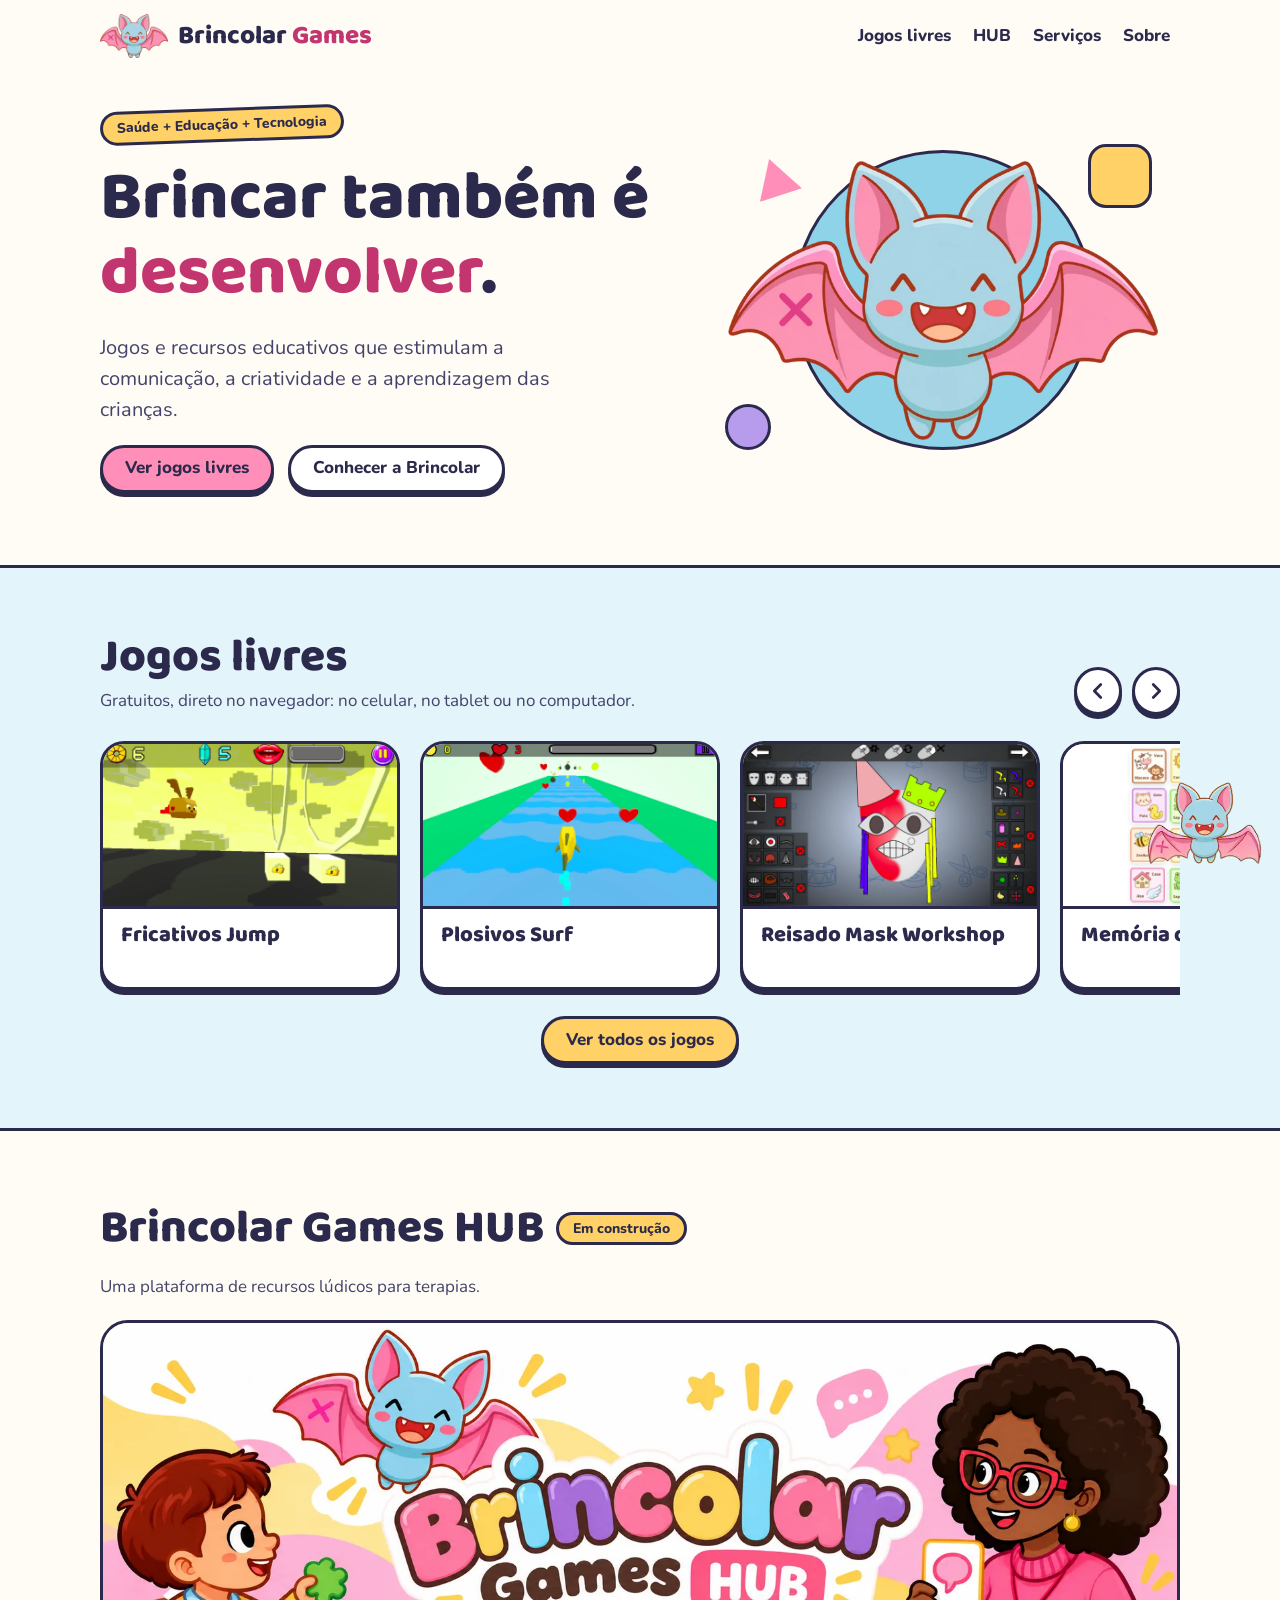
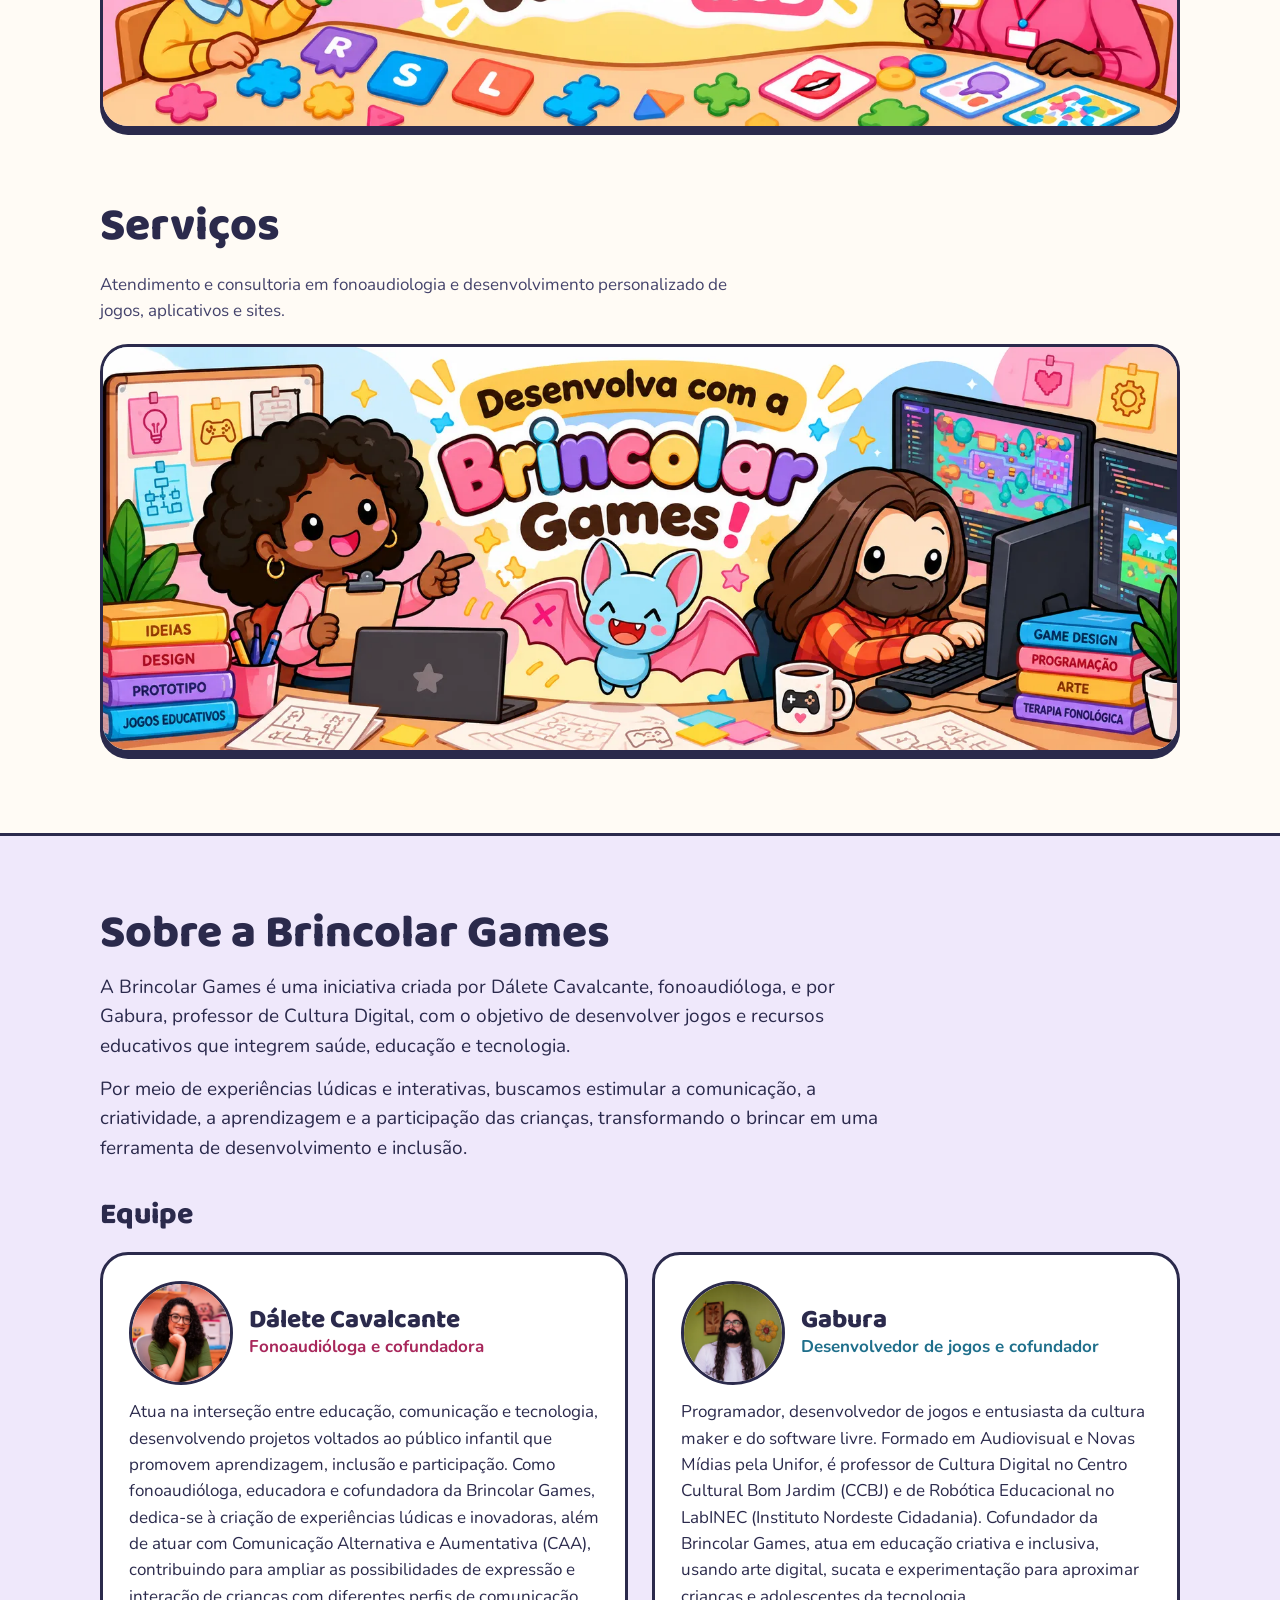
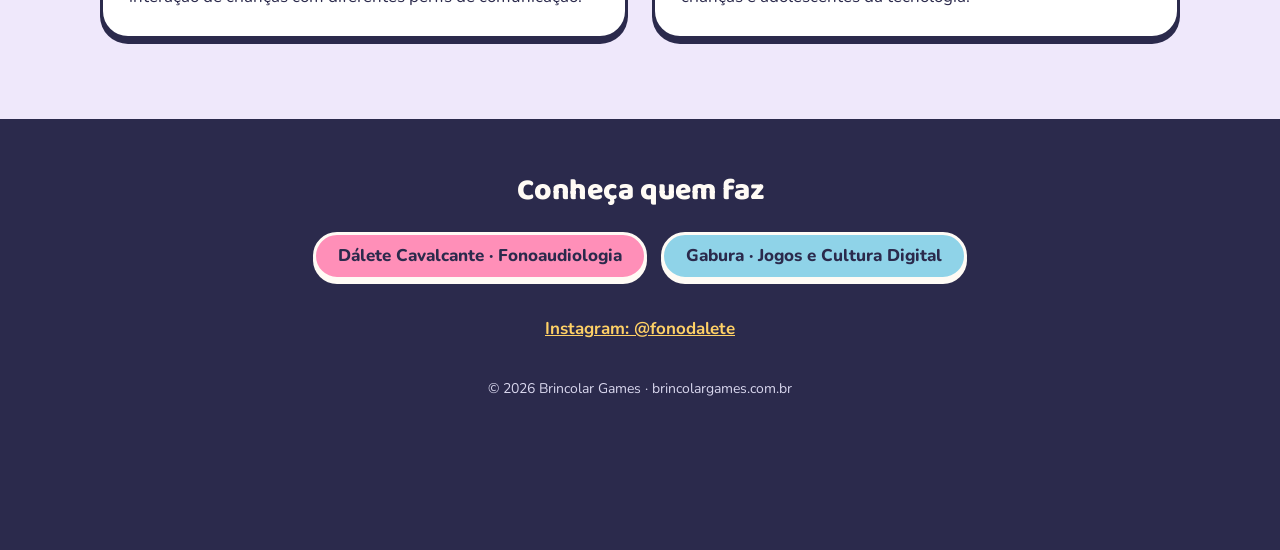
==== index.html @ 183087af "primeiro teste" ====
<!doctype html>
<html lang="pt-BR">
<head>
<meta charset="utf-8">
<meta name="viewport" content="width=device-width, initial-scale=1">
<title>Brincolar Games — Jogos educativos que unem saúde, educação e tecnologia</title>
<meta name="description" content="Jogos e recursos educativos criados por uma fonoaudióloga e um professor de Cultura Digital para estimular a comunicação, a criatividade e a aprendizagem das crianças.">
<meta name="theme-color" content="#8FD3E8">
<link rel="canonical" href="https://brincolargames.com.br/">
<meta property="og:type" content="website">
<meta property="og:locale" content="pt_BR">
<meta property="og:site_name" content="Brincolar Games">
<meta property="og:title" content="Brincolar Games — Jogos educativos que unem saúde, educação e tecnologia">
<meta property="og:description" content="Jogos e recursos educativos criados por uma fonoaudióloga e um professor de Cultura Digital para estimular a comunicação, a criatividade e a aprendizagem das crianças.">
<meta property="og:url" content="https://brincolargames.com.br/">
<meta property="og:image" content="https://brincolargames.com.br/assets/img/og.jpg">
<meta name="twitter:card" content="summary_large_image">
<link rel="icon" href="favicon.ico" sizes="48x48">
<link rel="icon" type="image/png" sizes="32x32" href="assets/img/favicon-32.png">
<link rel="icon" type="image/png" sizes="192x192" href="assets/img/favicon-192.png">
<link rel="apple-touch-icon" href="assets/img/favicon-180.png">
<link rel="preconnect" href="https://fonts.googleapis.com">
<link rel="preconnect" href="https://fonts.gstatic.com" crossorigin>
<link rel="stylesheet" href="https://fonts.googleapis.com/css2?family=Baloo+2:wght@600;800&family=Nunito:wght@400;700;800&display=swap">
<link rel="stylesheet" href="assets/css/style.css">
</head>
<body data-raiz="">
<a class="pular" href="#conteudo">Pular para o conteúdo</a>
<header class="topo sem-borda">
<div class="contem">
<a class="marca" href="./" aria-label="Brincolar Games, página inicial">
<img src="assets/img/morcega.webp" alt="" width="640" height="416">
<span>Brincolar <em>Games</em></span>
</a>
<nav class="menu" aria-label="Menu principal">
<a href="#jogos">Jogos livres</a>
<a href="hub/">HUB</a>
<a href="servicos/">Serviços</a>
<a href="#sobre">Sobre</a>
</nav>
</div>
</header>
<main id="conteudo">

<section class="heroi contem">
<div class="heroi-texto">
<span class="selo">Saúde + Educação + Tecnologia</span>
<h1>Brincar também é <em>desenvolver</em>.</h1>
<p>Jogos e recursos educativos que estimulam a comunicação, a criatividade e a aprendizagem das crianças.</p>
<div class="acoes">
<a class="btn rosa" href="jogos/">Ver jogos livres</a>
<a class="btn" href="#sobre">Conhecer a Brincolar</a>
</div>
</div>
<div class="heroi-arte" aria-hidden="true">
<span class="bola"></span><span class="quadrado"></span><span class="bolinha"></span><span class="triangulo"></span>
<img src="assets/img/morcega.webp" alt="" width="640" height="416" fetchpriority="high">
</div>
</section>

<section id="jogos" class="faixa azul" aria-labelledby="t-jogos">
<div class="contem">
<div class="cabeca-jogos">
<div>
<h2 id="t-jogos">Jogos livres</h2>
<p class="sub">Gratuitos, direto no navegador: no celular, no tablet ou no computador.</p>
</div>
<div class="setas">
<button class="btn redondo" id="carrossel-anterior" type="button" aria-label="Jogos anteriores">
<svg width="22" height="22" viewBox="0 0 24 24" fill="none" stroke="currentColor" stroke-width="3" stroke-linecap="round" stroke-linejoin="round" aria-hidden="true"><path d="M15 5l-7 7 7 7"/></svg>
</button>
<button class="btn redondo" id="carrossel-proximo" type="button" aria-label="Próximos jogos">
<svg width="22" height="22" viewBox="0 0 24 24" fill="none" stroke="currentColor" stroke-width="3" stroke-linecap="round" stroke-linejoin="round" aria-hidden="true"><path d="M9 5l7 7-7 7"/></svg>
</button>
</div>
</div>
<ul class="trilho" id="carrossel" aria-label="Jogos em destaque"></ul>
<div class="centro"><a class="btn amarelo" href="jogos/">Ver todos os jogos</a></div>
</div>
</section>

<section id="hub" class="secao contem" aria-labelledby="t-hub">
<div class="titulo-linha">
<h2 id="t-hub">Brincolar Games HUB</h2>
<span class="selo">Em construção</span>
</div>
<p class="sub">Uma plataforma de recursos lúdicos para terapias.</p>
<a class="banner" href="hub/" aria-label="Abrir a página do Brincolar Games HUB">
<img src="assets/img/banner-hub.webp" alt="Brincolar Games HUB: criança e terapeuta brincando com peças e cartas" width="1600" height="600" loading="lazy">
</a>
</section>

<section id="servicos" class="secao contem" aria-labelledby="t-servicos">
<h2 id="t-servicos">Serviços</h2>
<p class="sub">Atendimento e consultoria em fonoaudiologia e desenvolvimento personalizado de jogos, aplicativos e sites.</p>
<a class="banner" href="servicos/" aria-label="Abrir a página de serviços" style="background:#E3F4FA">
<img src="assets/img/banner-servicos.webp" alt="Desenvolva com a Brincolar Games: Dálete e Gabura criando jogos" width="1600" height="600" loading="lazy">
</a>
</section>

<section id="sobre" class="faixa lilas" aria-labelledby="t-sobre">
<div class="contem">
<div class="sobre-texto">
<h2 id="t-sobre">Sobre a Brincolar Games</h2>
<p>A Brincolar Games é uma iniciativa criada por Dálete Cavalcante, fonoaudióloga, e por Gabura, professor de Cultura Digital, com o objetivo de desenvolver jogos e recursos educativos que integrem saúde, educação e tecnologia.</p>
<p>Por meio de experiências lúdicas e interativas, buscamos estimular a comunicação, a criatividade, a aprendizagem e a participação das crianças, transformando o brincar em uma ferramenta de desenvolvimento e inclusão.</p>
</div>
<h3 class="equipe-titulo">Equipe</h3>
<div class="equipe">
<article class="pessoa">
<div class="pessoa-topo">
<img src="assets/img/dalete.webp" alt="Foto de Dálete Cavalcante" width="480" height="480" loading="lazy">
<div>
<h3>Dálete Cavalcante</h3>
<div class="papel">Fonoaudióloga e cofundadora</div>
</div>
</div>
<p>Atua na interseção entre educação, comunicação e tecnologia, desenvolvendo projetos voltados ao público infantil que promovem aprendizagem, inclusão e participação. Como fonoaudióloga, educadora e cofundadora da Brincolar Games, dedica-se à criação de experiências lúdicas e inovadoras, além de atuar com Comunicação Alternativa e Aumentativa (CAA), contribuindo para ampliar as possibilidades de expressão e interação de crianças com diferentes perfis de comunicação.</p>
</article>
<article class="pessoa">
<div class="pessoa-topo">
<img src="assets/img/gabura.webp" alt="Foto de Gabura" width="480" height="480" loading="lazy">
<div>
<h3>Gabura</h3>
<div class="papel azul">Desenvolvedor de jogos e cofundador</div>
</div>
</div>
<p>Programador, desenvolvedor de jogos e entusiasta da cultura maker e do software livre. Formado em Audiovisual e Novas Mídias pela Unifor, é professor de Cultura Digital no Centro Cultural Bom Jardim (CCBJ) e de Robótica Educacional no LabINEC (Instituto Nordeste Cidadania). Cofundador da Brincolar Games, atua em educação criativa e inclusiva, usando arte digital, sucata e experimentação para aproximar crianças e adolescentes da tecnologia.</p>
</article>
</div>
</div>
</section>

</main>
<footer class="rodape">
<div class="contem">
<h2>Conheça quem faz</h2>
<div class="acoes">
<a class="btn rosa" href="https://daletefono.com.br" target="_blank" rel="noopener">Dálete Cavalcante · Fonoaudiologia</a>
<a class="btn azul" href="https://gabura.com.br" target="_blank" rel="noopener">Gabura · Jogos e Cultura Digital</a>
</div>
<a class="insta" href="https://www.instagram.com/fonodalete" target="_blank" rel="noopener">Instagram: @fonodalete</a>
<small>© 2026 Brincolar Games · brincolargames.com.br</small>
</div>
</footer>
<script src="assets/js/site.js" defer></script>
</body>
</html>
---- assets/css/style.css ----
/* Brincolar Games — estilos do site */
:root {
  --azul: #8FD3E8;
  --rosa: #FF8FB8;
  --lilas: #B79CED;
  --amarelo: #FFD166;
  --noite: #2B2A4C;
  --fundo: #FFFBF5;
  --azul-claro: #E3F4FA;
  --rosa-claro: #FFE9F1;
  --lilas-claro: #EFE8FB;
  --texto-suave: #44436B;
  --rosa-escuro: #C2356F;
  --titulo: 'Baloo 2', 'Trebuchet MS', sans-serif;
  --texto: 'Nunito', system-ui, -apple-system, 'Segoe UI', sans-serif;
}

*, *::before, *::after { box-sizing: border-box; }
html { scroll-behavior: smooth; -webkit-text-size-adjust: 100%; }
body {
  margin: 0;
  font-family: var(--texto);
  font-size: 17px;
  line-height: 1.55;
  color: var(--noite);
  background: var(--fundo);
  overflow-x: hidden;
}
img { max-width: 100%; height: auto; }
h1, h2, h3 { font-family: var(--titulo); font-weight: 800; line-height: 1.1; margin: 0; }
p { margin: 0; }
a { color: var(--noite); }
:focus-visible { outline: 3px solid var(--rosa-escuro); outline-offset: 3px; border-radius: 6px; }
[hidden] { display: none !important; }

.pular {
  position: absolute; left: 8px; top: -60px; z-index: 100;
  background: var(--amarelo); border: 3px solid var(--noite); border-radius: 12px;
  padding: 8px 14px; font-weight: 800;
}
.pular:focus { top: 8px; }

.contem { max-width: 1120px; margin: 0 auto; padding-left: 20px; padding-right: 20px; }

/* Cabeçalho */
.topo { border-bottom: 3px solid var(--noite); background: var(--fundo); }
.topo.sem-borda { border-bottom: 0; }
.topo .contem {
  display: flex; flex-wrap: wrap; align-items: center; justify-content: space-between;
  gap: 4px 8px; padding-top: 12px; padding-bottom: 12px;
}
.marca { display: flex; align-items: center; gap: 10px; text-decoration: none; }
.marca img { width: 68px; height: 44px; object-fit: contain; }
.marca span { font-family: var(--titulo); font-weight: 800; font-size: 26px; line-height: 1; }
.marca em { font-style: normal; color: var(--rosa-escuro); }
.menu { display: flex; flex-wrap: wrap; gap: 2px; }
.menu a { font-weight: 800; text-decoration: none; padding: 11px 10px; border-radius: 12px; }
.menu a:hover, .menu a[aria-current="page"] { background: var(--rosa-claro); }

/* Botões */
.btn {
  display: inline-flex; align-items: center; justify-content: center; gap: 8px;
  min-height: 48px; padding: 6px 22px;
  border: 3px solid var(--noite); border-radius: 999px;
  background: #fff; color: var(--noite);
  font-family: inherit; font-weight: 800; font-size: 17px; line-height: 1.2; text-align: center; text-decoration: none;
  box-shadow: 0 4px 0 var(--noite); cursor: pointer;
  transition: transform .12s, box-shadow .12s;
}
.btn:hover { transform: translateY(-2px); box-shadow: 0 6px 0 var(--noite); }
.btn:active { transform: translateY(3px); box-shadow: 0 1px 0 var(--noite); }
.btn.rosa { background: var(--rosa); }
.btn.azul { background: var(--azul); }
.btn.amarelo { background: var(--amarelo); }
.btn.redondo { width: 48px; padding: 0; }

.selo {
  display: inline-block; background: var(--amarelo);
  border: 3px solid var(--noite); border-radius: 999px;
  padding: 3px 14px; font-weight: 800; font-size: 14px;
}

/* Herói */
.heroi { display: flex; flex-wrap: wrap; align-items: center; gap: 32px; padding-top: 36px; padding-bottom: 72px; }
.heroi-texto { flex: 1 1 420px; min-width: 0; display: flex; flex-direction: column; align-items: flex-start; gap: 20px; }
.heroi-texto .selo { transform: rotate(-2deg); }
.heroi h1 { font-size: clamp(40px, 7vw, 68px); }
.heroi h1 em { font-style: normal; color: var(--rosa-escuro); }
.heroi-texto p { font-size: 20px; max-width: 520px; color: var(--texto-suave); }
.acoes { display: flex; flex-wrap: wrap; gap: 14px; }
.heroi-arte { flex: 1 1 320px; min-width: 0; position: relative; min-height: 340px; display: flex; align-items: center; justify-content: center; }
.heroi-arte .bola { position: absolute; width: min(300px, 80%); aspect-ratio: 1; border-radius: 50%; background: var(--azul); border: 3px solid var(--noite); }
.heroi-arte .quadrado { position: absolute; right: 6%; top: 4%; width: 64px; height: 64px; border-radius: 18px; background: var(--amarelo); border: 3px solid var(--noite); animation: gira 14s linear infinite; }
.heroi-arte .bolinha { position: absolute; left: 4%; bottom: 6%; width: 46px; height: 46px; border-radius: 50%; background: var(--lilas); border: 3px solid var(--noite); animation: pulsa 3s ease-in-out infinite; }
.heroi-arte .triangulo { position: absolute; left: 10%; top: 8%; width: 0; height: 0; border-left: 22px solid transparent; border-right: 22px solid transparent; border-bottom: 38px solid var(--rosa); transform: rotate(-18deg); }
.heroi-arte img { position: relative; width: min(430px, 100%); animation: flutua 4s ease-in-out infinite; }

/* Seções */
.faixa { border-top: 3px solid var(--noite); border-bottom: 3px solid var(--noite); padding: 64px 0; }
.faixa.azul { background: var(--azul-claro); }
.faixa.lilas { background: var(--lilas-claro); border-bottom: 0; padding: 72px 0 80px; }
.secao { padding-top: 72px; padding-bottom: 36px; display: flex; flex-direction: column; gap: 20px; }
.secao + .secao { padding-top: 36px; padding-bottom: 80px; }
.secao h2, .faixa h2 { font-size: clamp(30px, 5vw, 46px); }
.sub { color: var(--texto-suave); max-width: 640px; }
.titulo-linha { display: flex; flex-wrap: wrap; align-items: center; gap: 12px; }
.cabeca-jogos { display: flex; flex-wrap: wrap; align-items: flex-end; justify-content: space-between; gap: 16px; margin-bottom: 20px; }
.cabeca-jogos .sub { margin-top: 6px; }
.setas { display: flex; gap: 10px; }

/* Carrossel */
.trilho {
  display: flex; gap: 20px; overflow-x: auto;
  scroll-snap-type: x mandatory; scroll-behavior: smooth;
  padding: 6px 4px 22px; margin: 0; list-style: none;
  scrollbar-width: thin; -webkit-overflow-scrolling: touch;
}
.trilho > li { flex: 0 0 300px; max-width: 82%; scroll-snap-align: start; display: flex; }
.cartao {
  background: #fff; border: 3px solid var(--noite); border-radius: 24px;
  box-shadow: 0 5px 0 var(--noite); overflow: hidden;
  display: flex; flex-direction: column; width: 100%;
  transition: transform .2s;
}
a.cartao { text-decoration: none; }
.cartao:hover { transform: translateY(-5px); }
.cartao > img { display: block; width: 100%; aspect-ratio: 16 / 9; object-fit: cover; border-bottom: 3px solid var(--noite); background: var(--azul); }
.cartao .nome { font-family: var(--titulo); font-weight: 800; font-size: 22px; line-height: 1.1; padding: 14px 18px 16px; }
.centro { display: flex; justify-content: center; margin-top: 4px; }

/* Banners */
.banner {
  display: block; border: 3px solid var(--noite); border-radius: 28px;
  box-shadow: 0 6px 0 var(--noite); overflow: hidden; background: var(--rosa-claro);
  transition: transform .2s;
}
a.banner:hover { transform: translateY(-5px) rotate(-.4deg); }
.banner img { display: block; width: 100%; min-height: 180px; object-fit: cover; }

/* Sobre e equipe */
.sobre-texto { display: flex; flex-direction: column; gap: 14px; max-width: 800px; }
.sobre-texto p { font-size: 19px; }
.equipe-titulo { font-size: 30px; margin: 36px 0 20px; }
.equipe { display: flex; flex-wrap: wrap; gap: 24px; }
.pessoa {
  flex: 1 1 320px; min-width: 0; background: #fff;
  border: 3px solid var(--noite); border-radius: 28px; box-shadow: 0 5px 0 var(--noite);
  padding: 26px; display: flex; flex-direction: column; gap: 14px;
}
.pessoa-topo { display: flex; align-items: center; gap: 16px; }
.pessoa-topo img { width: 104px; height: 104px; flex: none; border-radius: 50%; object-fit: cover; border: 3px solid var(--noite); }
.pessoa h3 { font-size: 26px; }
.pessoa .papel { font-weight: 700; color: #A8275B; }
.pessoa .papel.azul { color: #1F6F8B; }

/* Rodapé */
.rodape { background: var(--noite); color: var(--fundo); padding: 56px 0 150px; text-align: center; }
.rodape .contem { display: flex; flex-direction: column; align-items: center; gap: 24px; }
.rodape h2 { font-size: 30px; }
.rodape .acoes { justify-content: center; }
.rodape .btn { border-color: var(--fundo); box-shadow: 0 4px 0 var(--fundo); }
.rodape .btn:hover { box-shadow: 0 6px 0 var(--fundo); }
.rodape .btn:active { box-shadow: 0 1px 0 var(--fundo); }
.rodape .insta { color: var(--amarelo); font-weight: 700; padding: 12px; }
.rodape small { font-size: 14px; color: #D9D7EE; }
.rodape :focus-visible { outline-color: var(--amarelo); }

/* Páginas internas */
.pagina { padding-top: 48px; padding-bottom: 150px; display: flex; flex-direction: column; gap: 32px; }
.pagina h1 { font-size: clamp(36px, 6vw, 56px); }
.pagina .intro { font-size: 19px; color: var(--texto-suave); max-width: 640px; margin-top: 8px; }
body.fundo-azul { background: var(--azul-claro); }
body.fundo-rosa { background: var(--rosa-claro); }

.grade { display: grid; grid-template-columns: repeat(auto-fill, minmax(280px, 1fr)); gap: 24px; margin: 0; padding: 0; list-style: none; }
.grade > li { display: flex; }
.cartao .corpo { padding: 18px 20px 22px; display: flex; flex-direction: column; align-items: flex-start; gap: 10px; flex-grow: 1; }
.cartao h2 { font-size: 24px; }
.plataforma { background: var(--lilas-claro); border: 2px solid var(--noite); border-radius: 999px; padding: 1px 12px; font-weight: 700; font-size: 14px; }
.cartao .corpo p { color: var(--texto-suave); margin-bottom: 6px; }
.cartao .corpo .btn { margin-top: auto; }
.aviso { background: #fff; border: 3px dashed var(--noite); border-radius: 20px; padding: 20px; }

.construcao { max-width: 960px; align-items: center; text-align: center; gap: 28px; }
.construcao .selo { font-size: 18px; padding: 6px 22px; animation: balanca 2.4s ease-in-out infinite; }
.construcao .banner { width: 100%; background: var(--fundo); }
.construcao .intro { max-width: 600px; margin: 0; font-size: 20px; }
.construcao .acoes { justify-content: center; }

.servicos { display: flex; flex-wrap: wrap; gap: 24px; }
.servico {
  flex: 1 1 320px; min-width: 0; border: 3px solid var(--noite); border-radius: 28px;
  box-shadow: 0 5px 0 var(--noite); padding: 28px;
  display: flex; flex-direction: column; align-items: flex-start; gap: 14px;
}
.servico.rosa { background: var(--rosa-claro); }
.servico.azul { background: var(--azul-claro); }
.servico h2 { font-size: 28px; }
.servico .btn { margin-top: auto; }
.icone { width: 60px; height: 60px; border-radius: 50%; border: 3px solid var(--noite); display: flex; align-items: center; justify-content: center; }
.servico.rosa .icone { background: var(--rosa); }
.servico.azul .icone { background: var(--azul); }

/* Morceguinha fixa */
.mascote {
  position: fixed; right: 10px; bottom: 10px; z-index: 50;
  width: min(280px, calc(100vw - 20px));
  display: flex; flex-direction: column; align-items: flex-end; gap: 6px;
  pointer-events: none;
}
.mascote > * { pointer-events: auto; }
.mascote-btn { width: 132px; height: 132px; padding: 0; border: 0; background: transparent; cursor: pointer; border-radius: 50%; -webkit-tap-highlight-color: transparent; }
.mascote-btn img { display: block; width: 100%; height: 100%; }
.balao {
  width: 100%; background: #fff; border: 3px solid var(--noite);
  border-radius: 24px 24px 6px 24px; box-shadow: 0 5px 0 var(--noite);
  padding: 16px; display: flex; flex-direction: column; gap: 10px;
  transform-origin: bottom right; animation: surge .22s ease-out;
}
.balao-titulo { font-family: var(--titulo); font-weight: 800; font-size: 20px; line-height: 1.1; }
.balao-menu { display: flex; flex-direction: column; gap: 10px; }
.balao .opcao {
  min-height: 46px; padding: 6px 12px; border: 3px solid var(--noite); border-radius: 22px;
  display: flex; align-items: center; justify-content: center; text-align: center;
  font-family: inherit; font-weight: 800; font-size: 16px; line-height: 1.2; color: var(--noite);
  text-decoration: none; cursor: pointer; transition: transform .12s;
}
.balao .opcao:hover { transform: scale(1.03); }
.balao .opcao.azul { background: var(--azul); }
.balao .opcao.amarelo { background: var(--amarelo); }
.balao .opcao.rosa { background: var(--rosa); }
.balao .opcao.lilas { background: var(--lilas); }
.balao-pe { display: flex; justify-content: space-between; gap: 4px; }
.balao-pe button {
  min-height: 44px; padding: 0 10px; border: 0; background: transparent; color: var(--noite);
  font-family: inherit; font-weight: 700; font-size: 14px; text-decoration: underline; cursor: pointer;
}

@media (max-width: 600px) {
  body { font-size: 16px; }
  .topo .contem { justify-content: center; }
  .heroi { padding-top: 24px; padding-bottom: 56px; }
  .heroi-arte { min-height: 280px; }
  .pessoa { padding: 20px; }
  .pessoa-topo img { width: 84px; height: 84px; }
  .mascote-btn { width: 104px; height: 104px; }
}

@keyframes flutua { 0%, 100% { transform: translateY(0) rotate(-2deg); } 50% { transform: translateY(-16px) rotate(2deg); } }
@keyframes gira { to { transform: rotate(360deg); } }
@keyframes pulsa { 0%, 100% { transform: scale(1); } 50% { transform: scale(1.12); } }
@keyframes balanca { 0%, 100% { transform: rotate(-3deg); } 50% { transform: rotate(3deg); } }
@keyframes surge { from { transform: scale(.6); opacity: 0; } to { transform: scale(1); opacity: 1; } }

@media (prefers-reduced-motion: reduce) {
  html { scroll-behavior: auto; }
  *, *::before, *::after { animation: none !important; transition: none !important; }
}
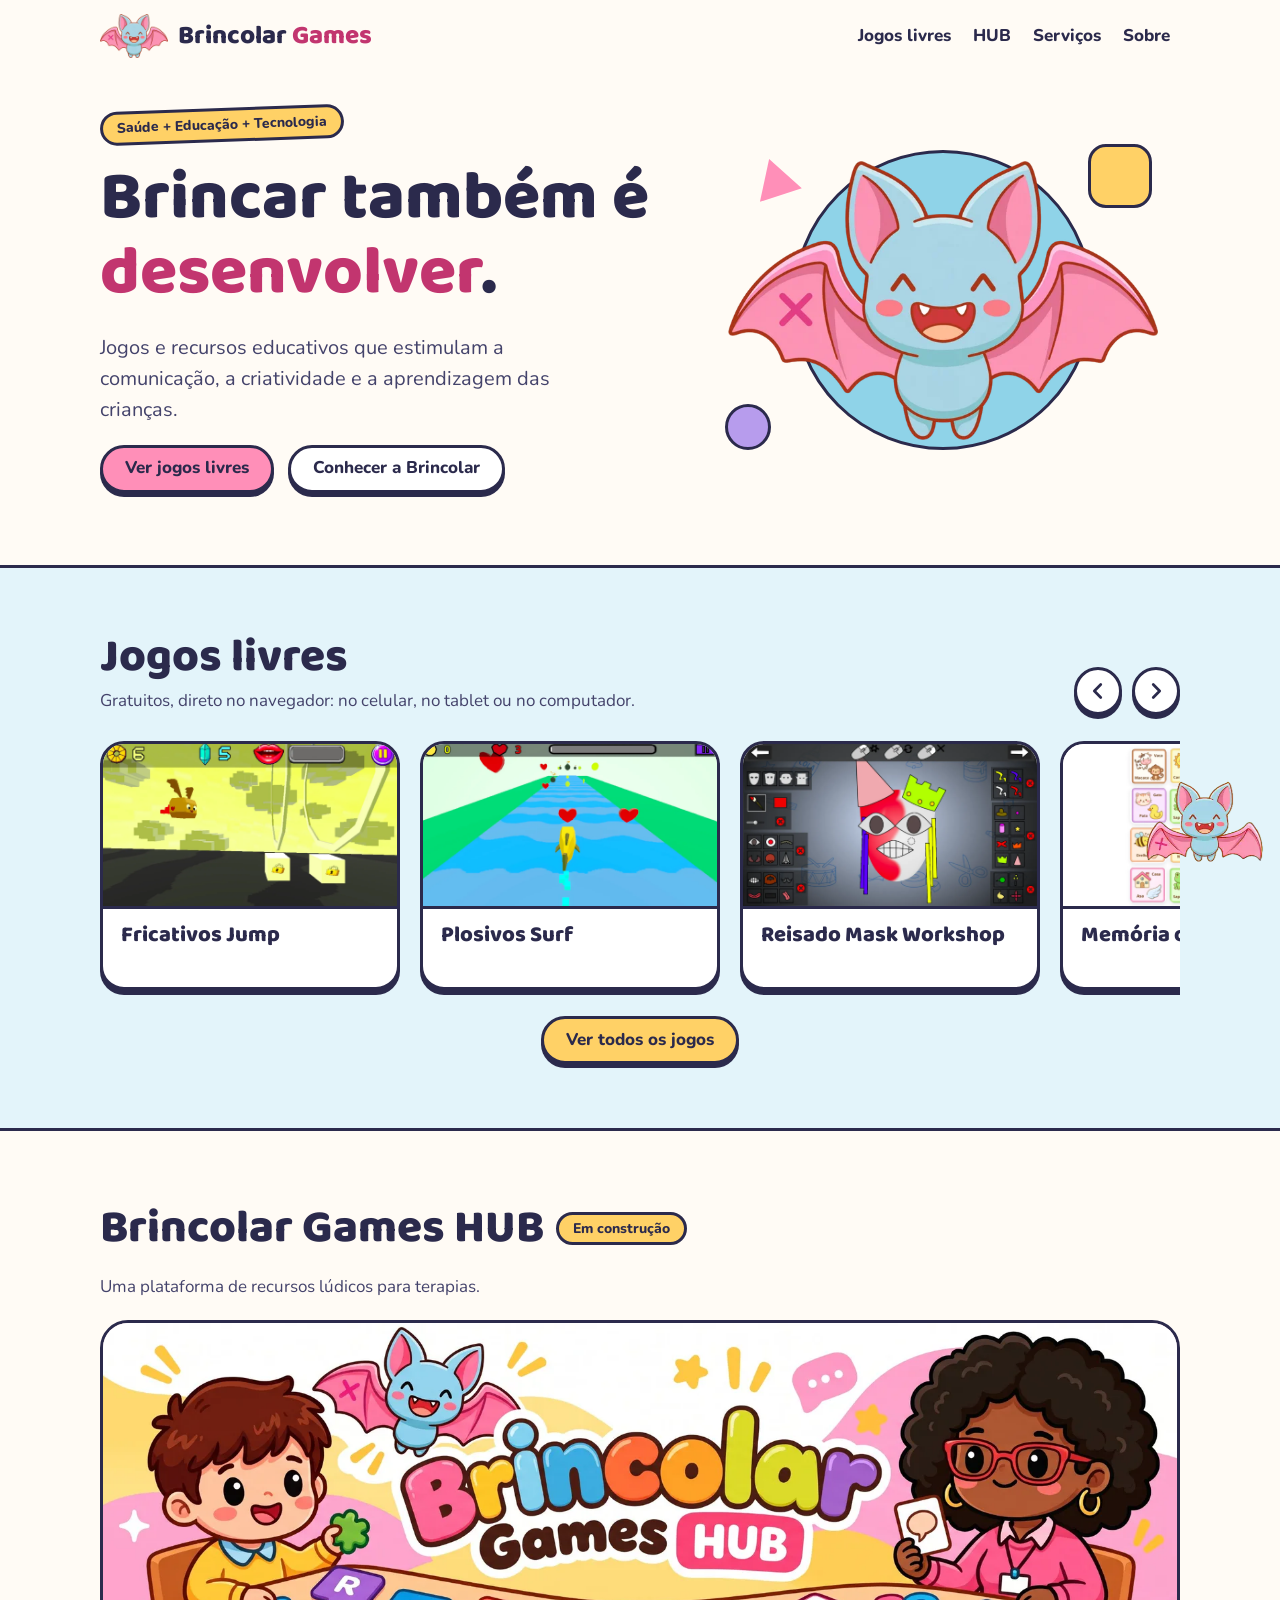
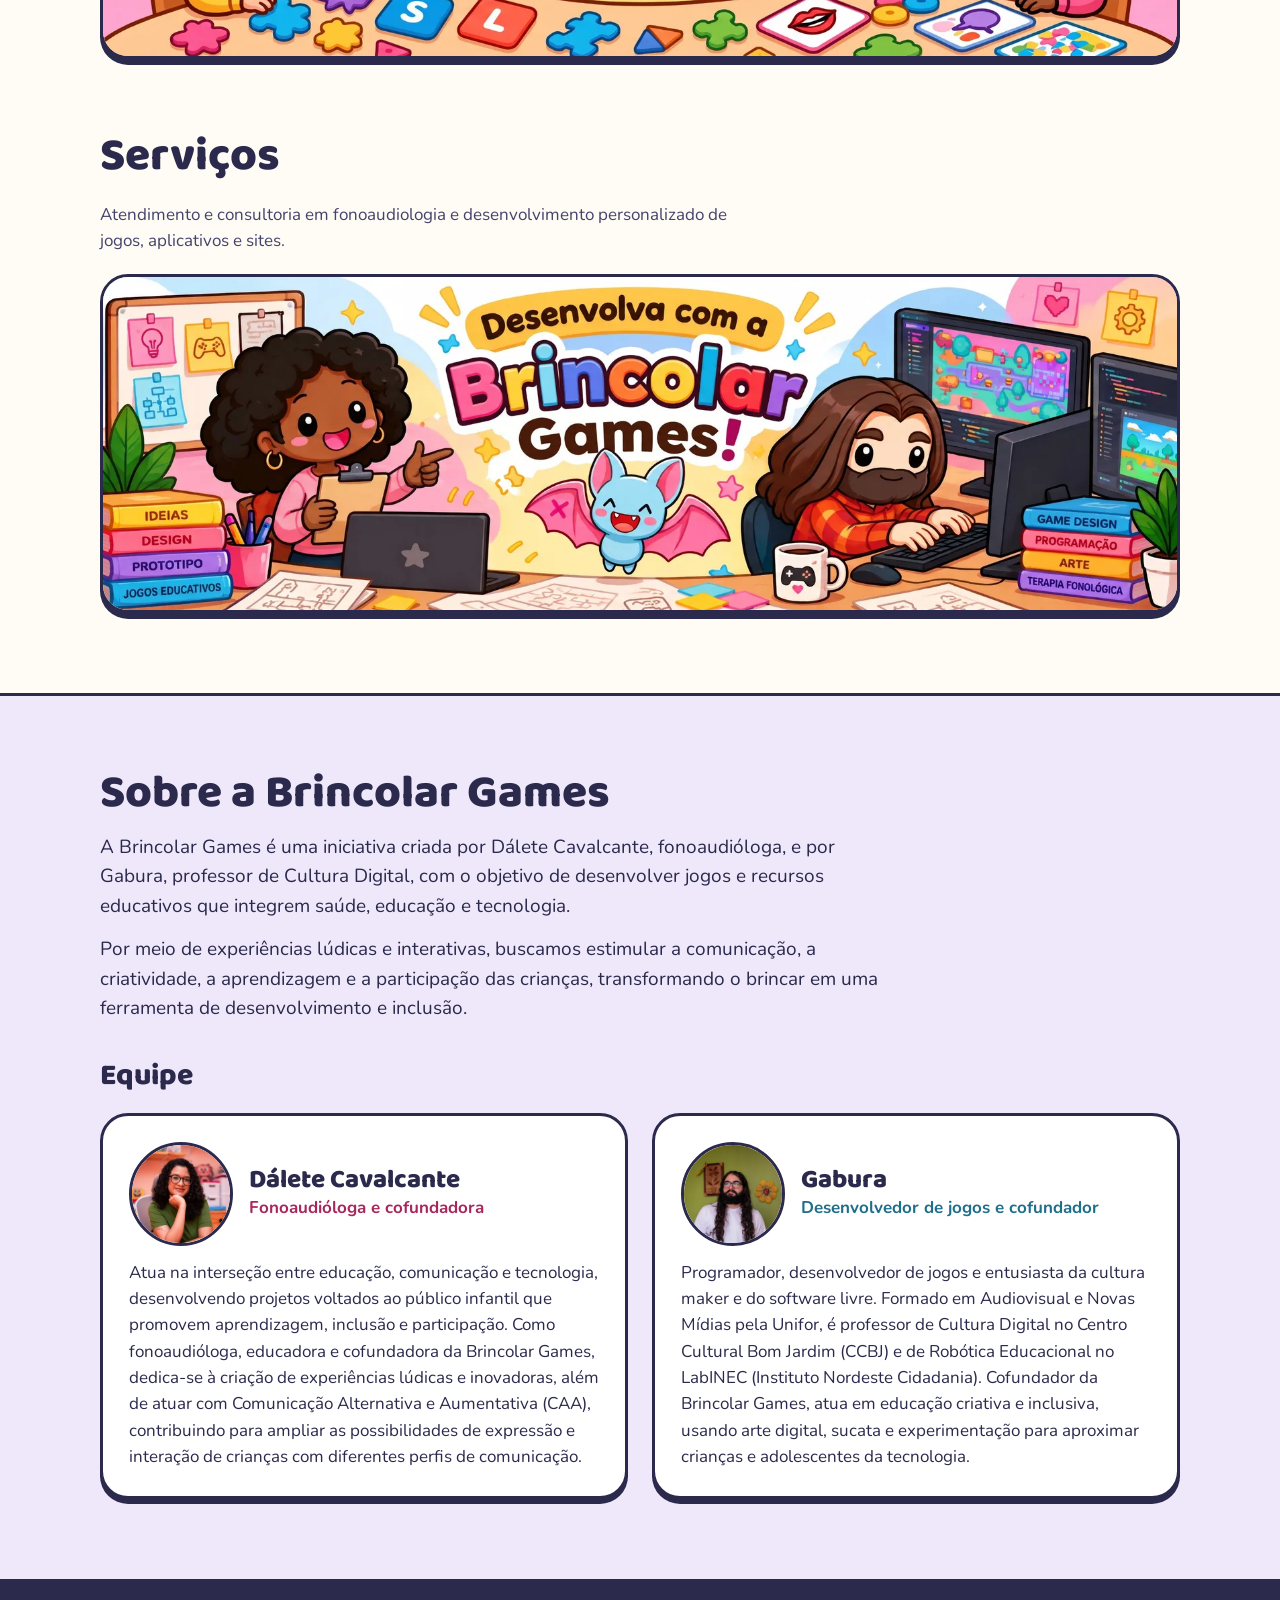
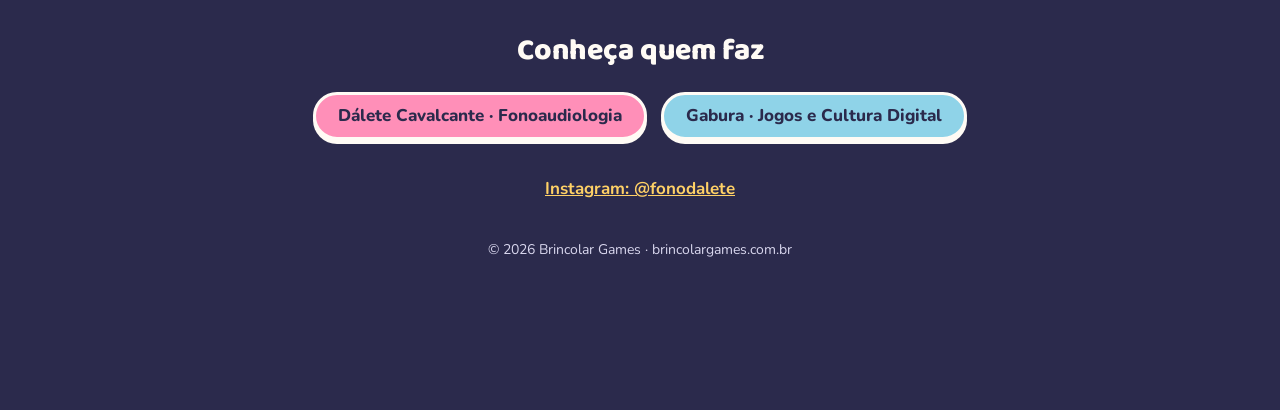
==== commit c2ab86fe: "Atualizacao banners" ====
--- a/index.html
+++ b/index.html
@@ -86,7 +86,7 @@
 </div>
 <p class="sub">Uma plataforma de recursos lúdicos para terapias.</p>
 <a class="banner" href="hub/" aria-label="Abrir a página do Brincolar Games HUB">
-<img src="assets/img/banner-hub.webp" alt="Brincolar Games HUB: criança e terapeuta brincando com peças e cartas" width="1600" height="600" loading="lazy">
+<img src="assets/img/banner-hub.webp" alt="Brincolar Games HUB: criança e terapeuta brincando com peças e cartas" width="1600" height="496" loading="lazy">
 </a>
 </section>
 
@@ -94,7 +94,7 @@
 <h2 id="t-servicos">Serviços</h2>
 <p class="sub">Atendimento e consultoria em fonoaudiologia e desenvolvimento personalizado de jogos, aplicativos e sites.</p>
 <a class="banner" href="servicos/" aria-label="Abrir a página de serviços" style="background:#E3F4FA">
-<img src="assets/img/banner-servicos.webp" alt="Desenvolva com a Brincolar Games: Dálete e Gabura criando jogos" width="1600" height="600" loading="lazy">
+<img src="assets/img/banner-servicos.webp" alt="Desenvolva com a Brincolar Games: Dálete e Gabura criando jogos" width="1600" height="496" loading="lazy">
 </a>
 </section>
 
